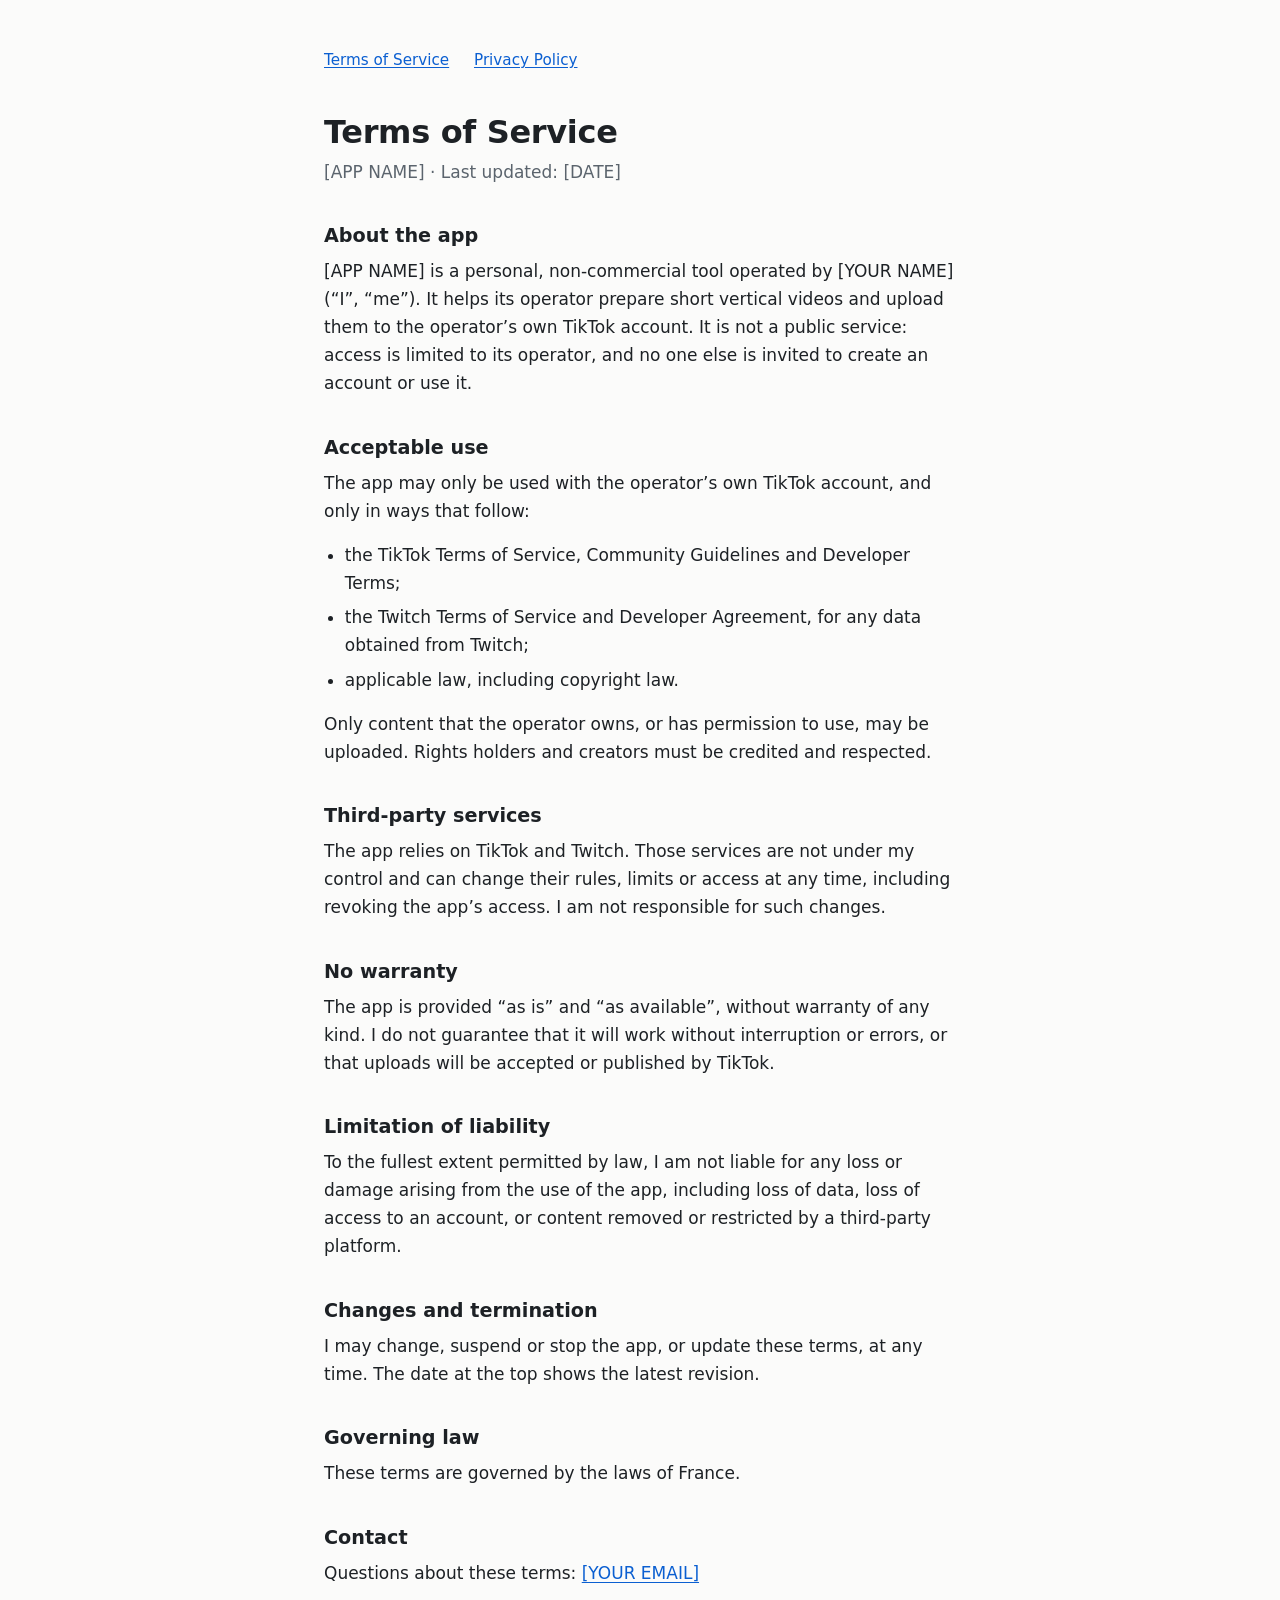
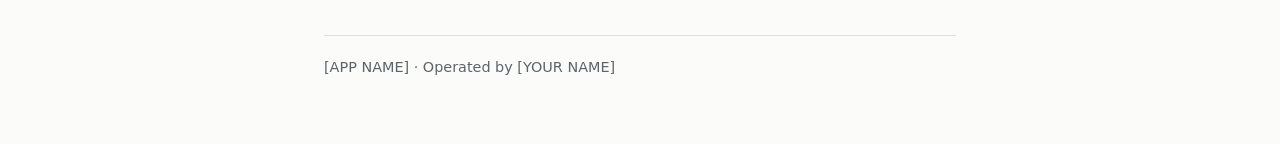
==== files/terms.html @ fb3a04df "initial commit" ====
<!DOCTYPE html>
<html lang="en">
<head>
<meta charset="utf-8">
<meta name="viewport" content="width=device-width, initial-scale=1">
<title>Terms of Service – [APP NAME]</title>
<!--
  À REMPLACER avant de publier :
    [APP NAME]   le nom exact de ton app TikTok
    [YOUR NAME]  ton nom ou pseudo
    [YOUR EMAIL] une adresse de contact valide
    [DATE]       la date du jour (ex. November 17, 2026)
-->
<style>
  :root {
    --bg: #fbfbfa;
    --surface: #ffffff;
    --text: #1d2125;
    --muted: #5b646d;
    --rule: #dcdfe3;
    --link: #0b5fd1;
    color-scheme: light;
  }
  :root:not([data-theme="light"]) {
    color-scheme: light dark;
  }
  @media (prefers-color-scheme: dark) {
    :root:not([data-theme="light"]) {
      --bg: #14171a;
      --surface: #1b1f23;
      --text: #e6e8ea;
      --muted: #9aa3ab;
      --rule: #2d333a;
      --link: #6ea8fe;
    }
  }
  * { box-sizing: border-box; }
  html { -webkit-text-size-adjust: 100%; }
  body {
    margin: 0;
    background: var(--bg);
    color: var(--text);
    font: 17px/1.65 system-ui, -apple-system, "Segoe UI", Roboto, "Helvetica Neue", Arial, sans-serif;
  }
  main {
    max-width: 42rem;
    margin: 0 auto;
    padding: 3rem 1.25rem 4rem;
  }
  nav { margin-bottom: 2.5rem; font-size: 0.95rem; color: var(--muted); }
  nav a { margin-right: 1.25rem; }
  h1 { font-size: 2rem; line-height: 1.2; margin: 0 0 0.4rem; letter-spacing: -0.01em; }
  h2 { font-size: 1.2rem; line-height: 1.3; margin: 2.4rem 0 0.5rem; }
  p, ul { margin: 0 0 1rem; }
  ul { padding-left: 1.3rem; }
  li { margin-bottom: 0.4rem; }
  .updated { color: var(--muted); margin-bottom: 2rem; }
  a { color: var(--link); text-underline-offset: 0.15em; }
  a:focus-visible { outline: 3px solid var(--link); outline-offset: 3px; border-radius: 2px; }
  footer { margin-top: 3rem; padding-top: 1.25rem; border-top: 1px solid var(--rule); color: var(--muted); font-size: 0.9rem; }
</style>
</head>
<body>
<main>
  <nav>
    <a href="terms.html" aria-current="page">Terms of Service</a>
    <a href="privacy.html">Privacy Policy</a>
  </nav>

  <h1>Terms of Service</h1>
  <p class="updated">[APP NAME] · Last updated: [DATE]</p>

  <h2>About the app</h2>
  <p>[APP NAME] is a personal, non-commercial tool operated by [YOUR NAME] (“I”, “me”). It helps its operator prepare short vertical videos and upload them to the operator’s own TikTok account. It is not a public service: access is limited to its operator, and no one else is invited to create an account or use it.</p>

  <h2>Acceptable use</h2>
  <p>The app may only be used with the operator’s own TikTok account, and only in ways that follow:</p>
  <ul>
    <li>the TikTok Terms of Service, Community Guidelines and Developer Terms;</li>
    <li>the Twitch Terms of Service and Developer Agreement, for any data obtained from Twitch;</li>
    <li>applicable law, including copyright law.</li>
  </ul>
  <p>Only content that the operator owns, or has permission to use, may be uploaded. Rights holders and creators must be credited and respected.</p>

  <h2>Third-party services</h2>
  <p>The app relies on TikTok and Twitch. Those services are not under my control and can change their rules, limits or access at any time, including revoking the app’s access. I am not responsible for such changes.</p>

  <h2>No warranty</h2>
  <p>The app is provided “as is” and “as available”, without warranty of any kind. I do not guarantee that it will work without interruption or errors, or that uploads will be accepted or published by TikTok.</p>

  <h2>Limitation of liability</h2>
  <p>To the fullest extent permitted by law, I am not liable for any loss or damage arising from the use of the app, including loss of data, loss of access to an account, or content removed or restricted by a third-party platform.</p>

  <h2>Changes and termination</h2>
  <p>I may change, suspend or stop the app, or update these terms, at any time. The date at the top shows the latest revision.</p>

  <h2>Governing law</h2>
  <p>These terms are governed by the laws of France.</p>

  <h2>Contact</h2>
  <p>Questions about these terms: <a href="mailto:[YOUR EMAIL]">[YOUR EMAIL]</a></p>

  <footer>[APP NAME] · Operated by [YOUR NAME]</footer>
</main>
</body>
</html>
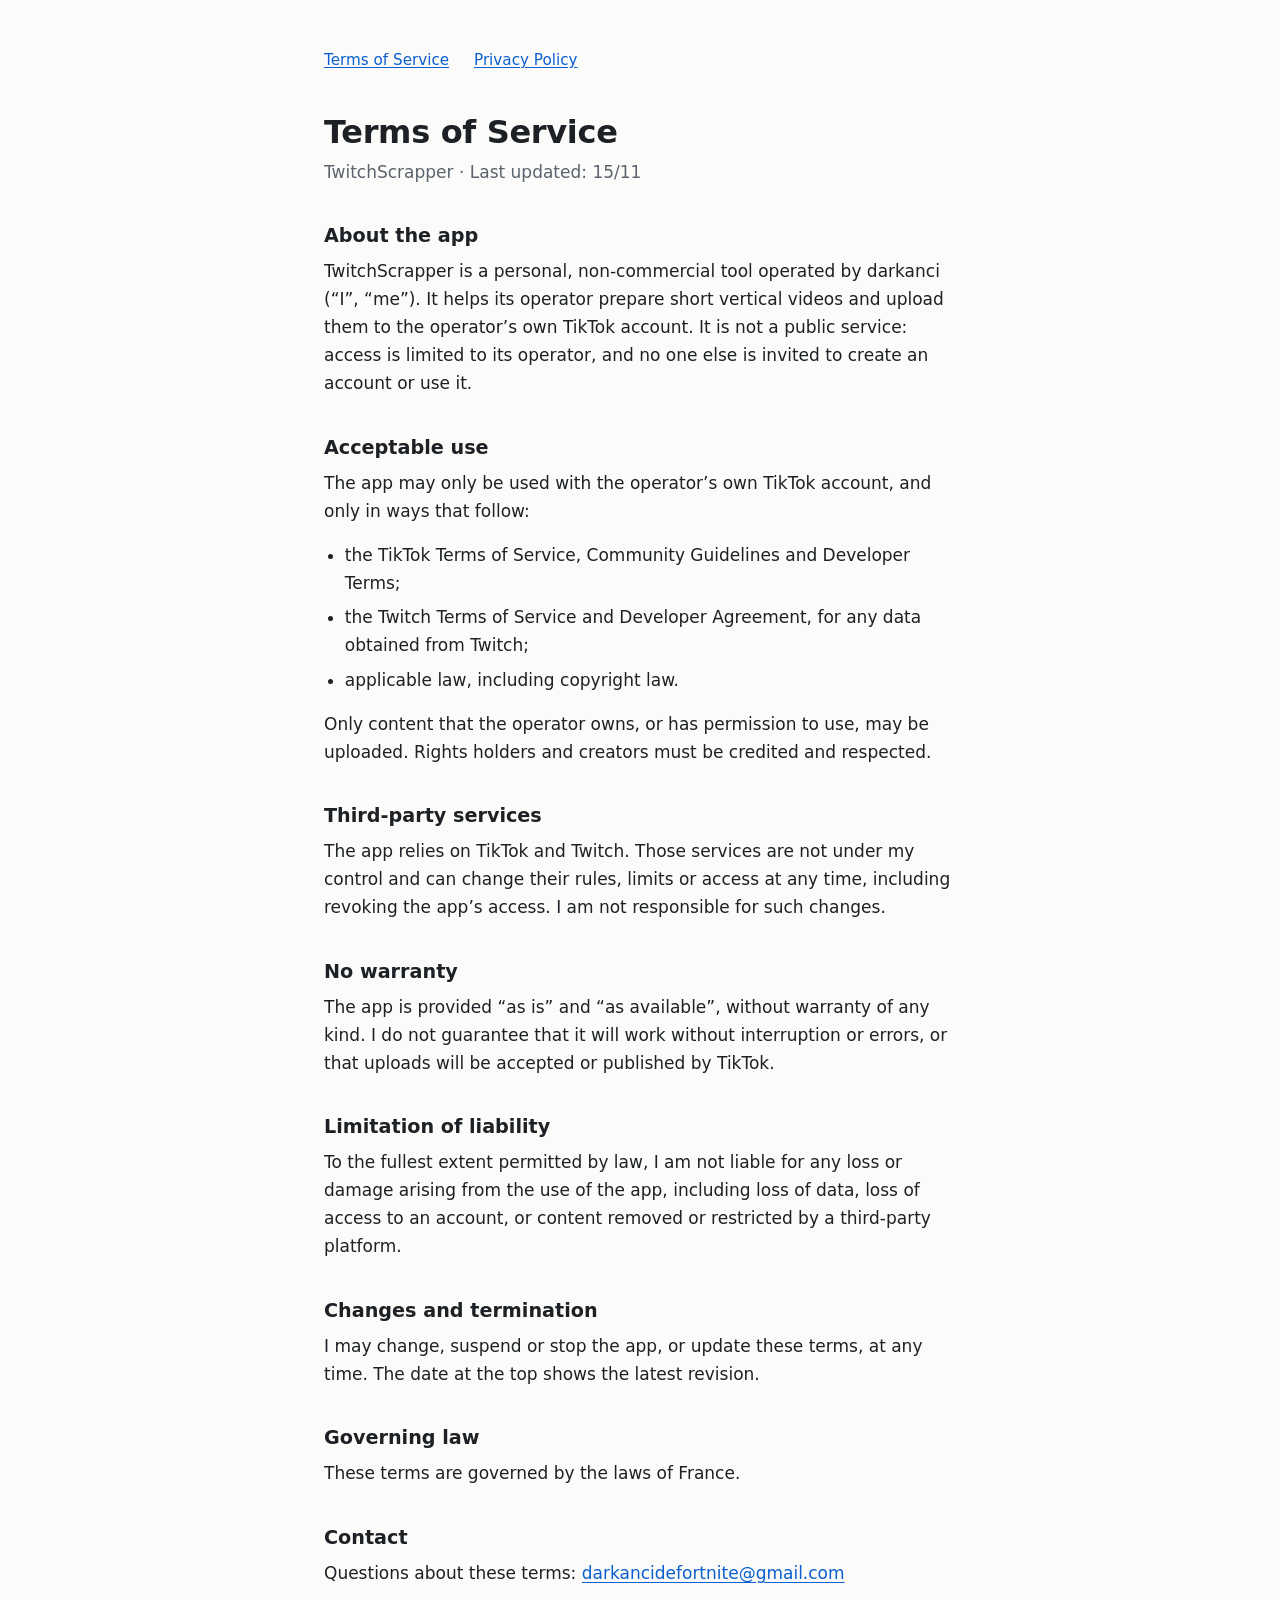
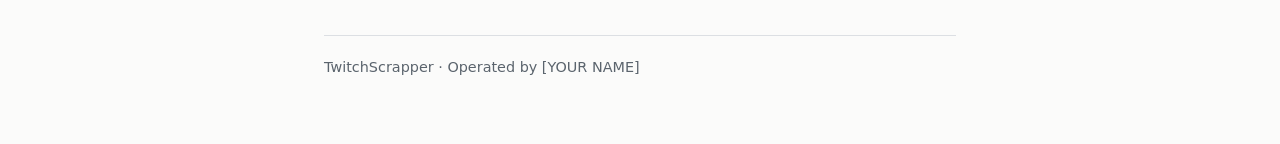
==== commit 930375e2: "Update terms.html" ====
--- a/files/terms.html
+++ b/files/terms.html
@@ -3,7 +3,7 @@
 <head>
 <meta charset="utf-8">
 <meta name="viewport" content="width=device-width, initial-scale=1">
-<title>Terms of Service – [APP NAME]</title>
+<title>Terms of Service – TwitchScrapper</title>
 <!--
   À REMPLACER avant de publier :
     [APP NAME]   le nom exact de ton app TikTok
@@ -68,10 +68,10 @@
   </nav>
 
   <h1>Terms of Service</h1>
-  <p class="updated">[APP NAME] · Last updated: [DATE]</p>
+  <p class="updated">TwitchScrapper · Last updated: 15/11</p>
 
   <h2>About the app</h2>
-  <p>[APP NAME] is a personal, non-commercial tool operated by [YOUR NAME] (“I”, “me”). It helps its operator prepare short vertical videos and upload them to the operator’s own TikTok account. It is not a public service: access is limited to its operator, and no one else is invited to create an account or use it.</p>
+  <p>TwitchScrapper is a personal, non-commercial tool operated by darkanci (“I”, “me”). It helps its operator prepare short vertical videos and upload them to the operator’s own TikTok account. It is not a public service: access is limited to its operator, and no one else is invited to create an account or use it.</p>
 
   <h2>Acceptable use</h2>
   <p>The app may only be used with the operator’s own TikTok account, and only in ways that follow:</p>
@@ -98,9 +98,9 @@
   <p>These terms are governed by the laws of France.</p>
 
   <h2>Contact</h2>
-  <p>Questions about these terms: <a href="mailto:[YOUR EMAIL]">[YOUR EMAIL]</a></p>
+  <p>Questions about these terms: <a href="mailto:darkancidefortnite@gmail.com">darkancidefortnite@gmail.com</a></p>
 
-  <footer>[APP NAME] · Operated by [YOUR NAME]</footer>
+  <footer>TwitchScrapper · Operated by [YOUR NAME]</footer>
 </main>
 </body>
 </html>
